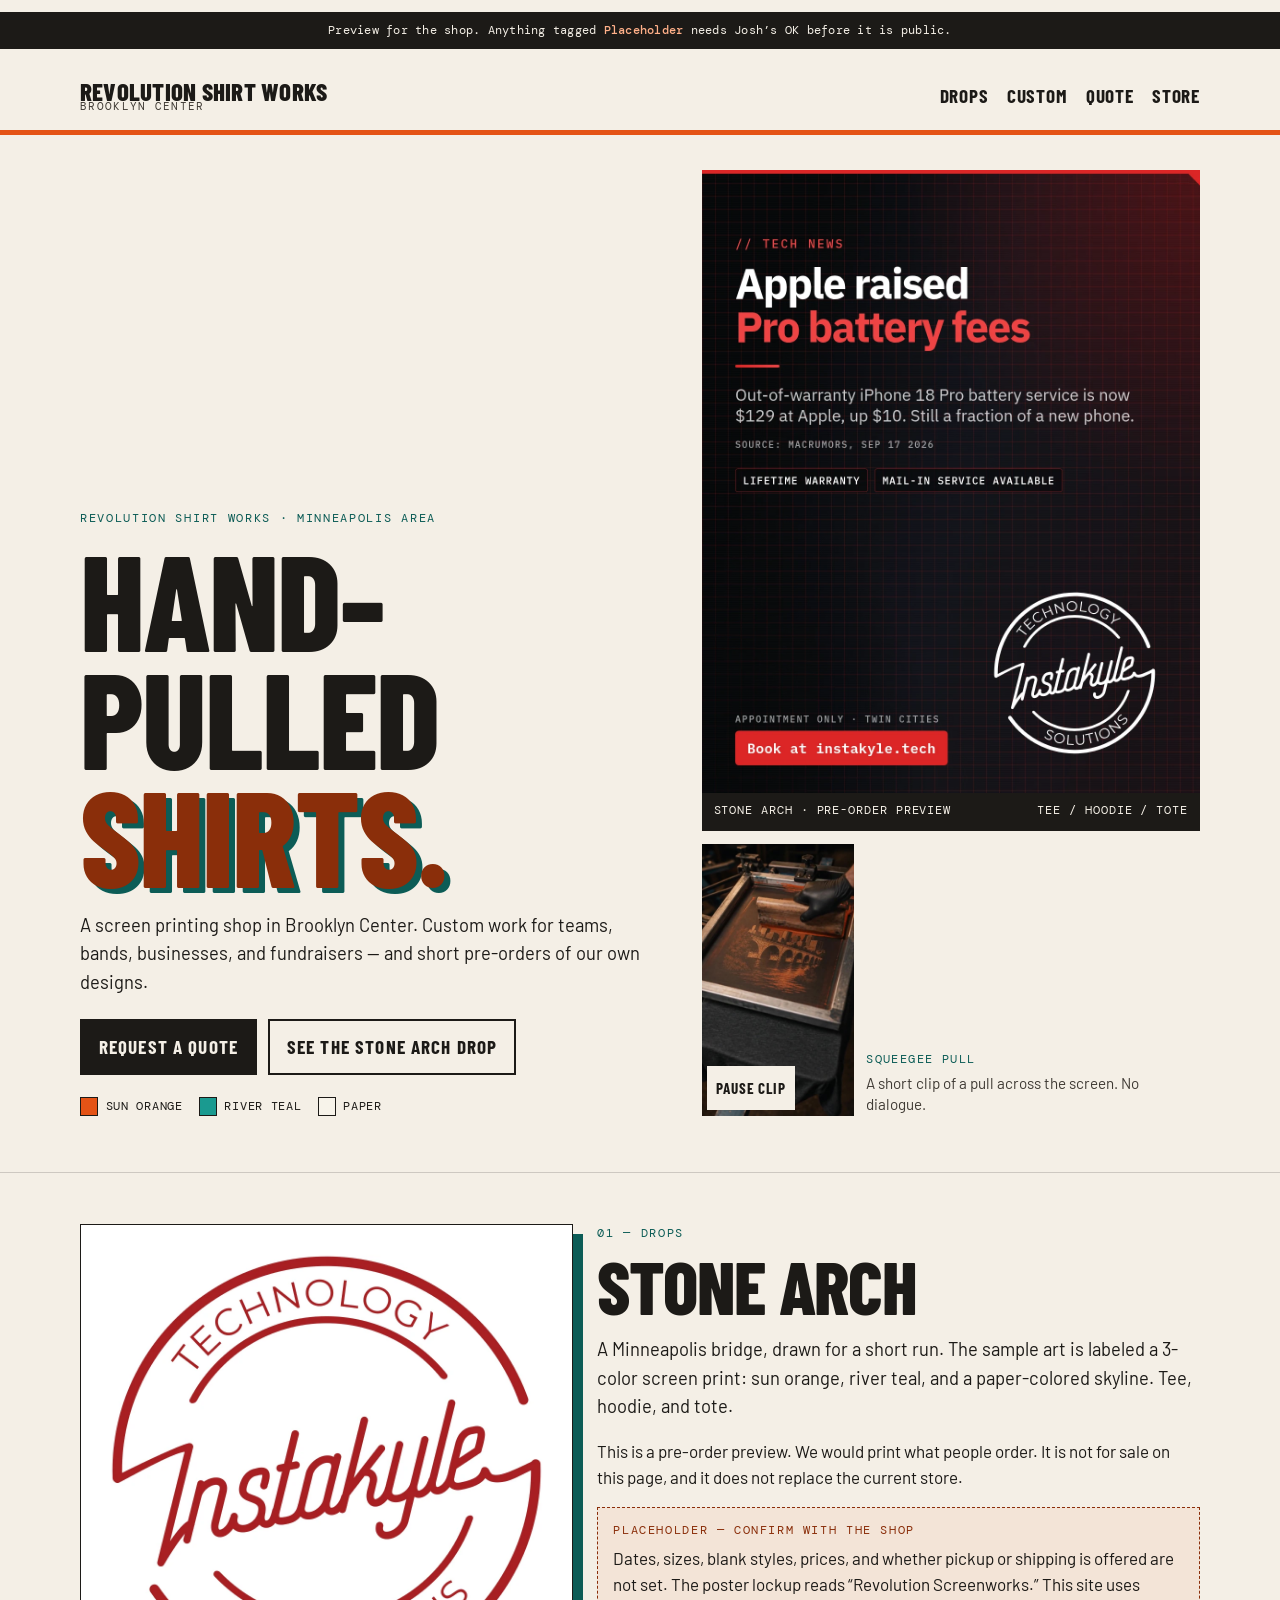
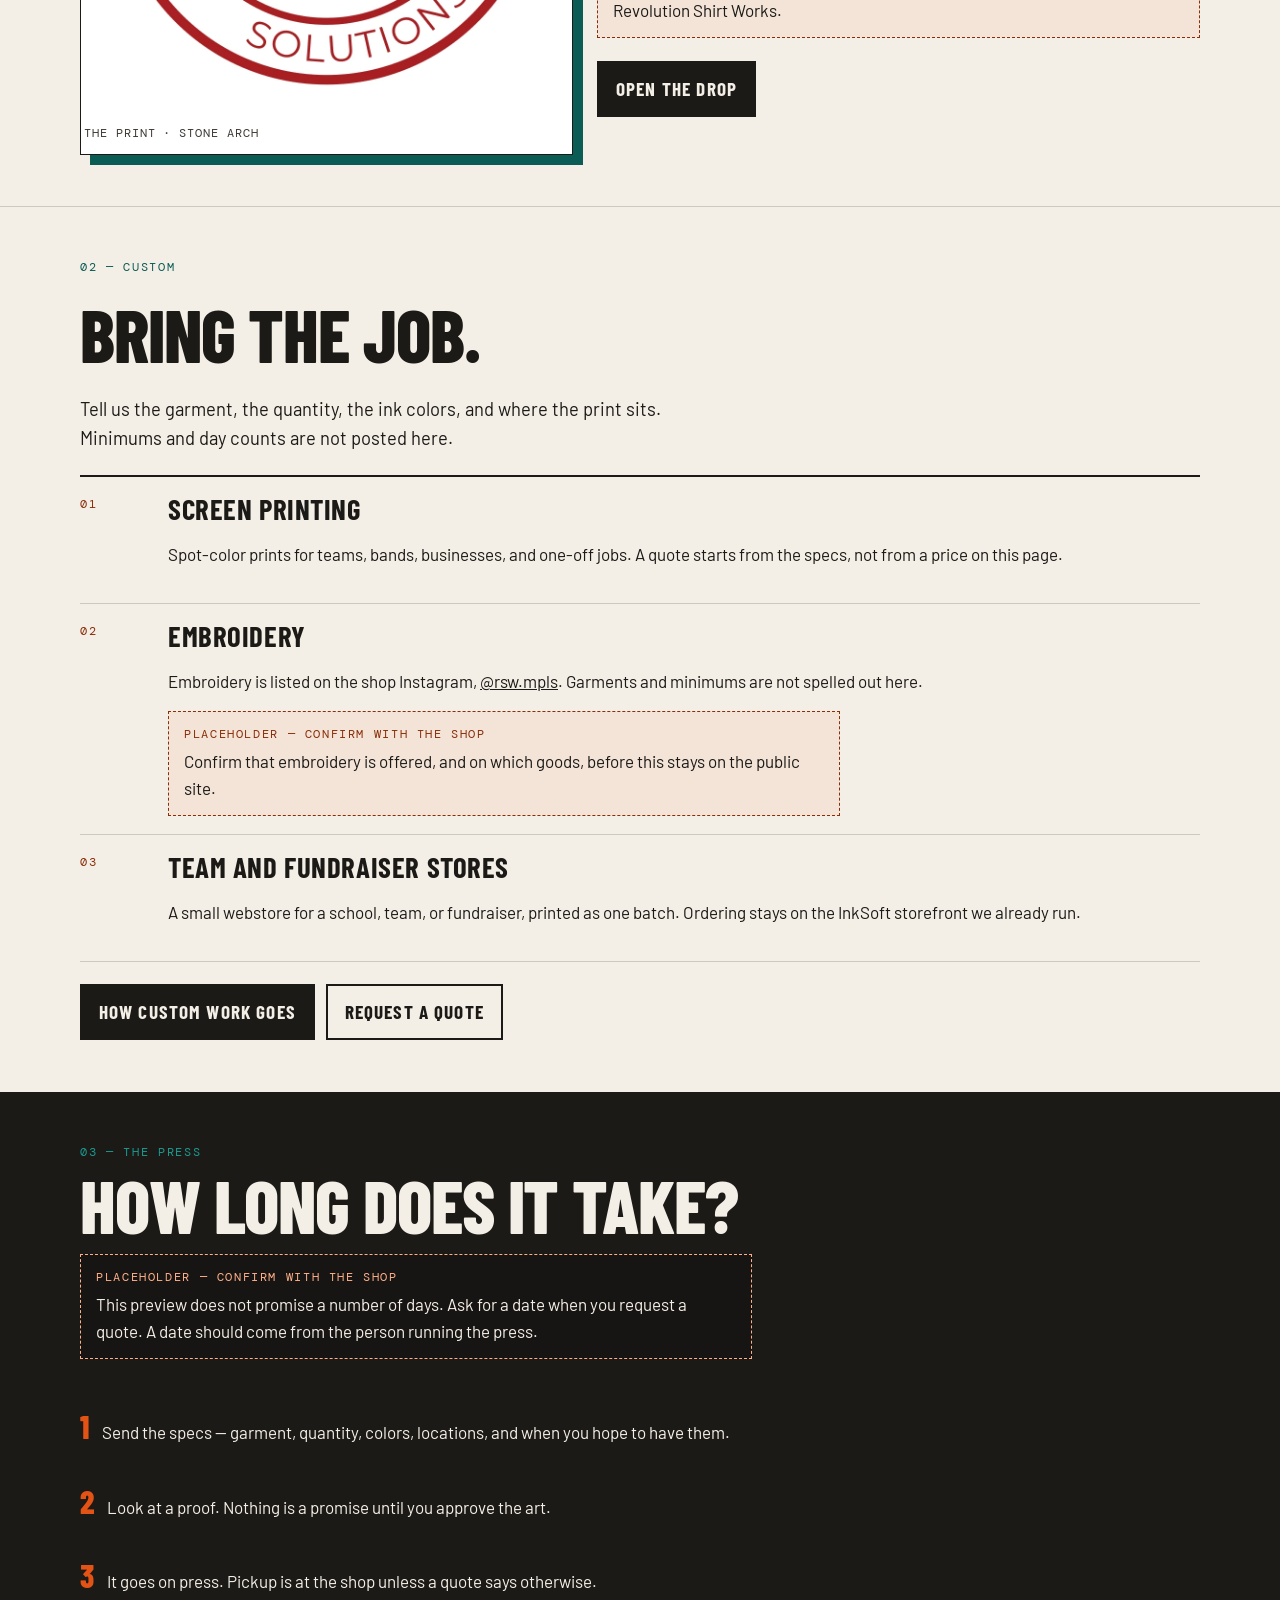
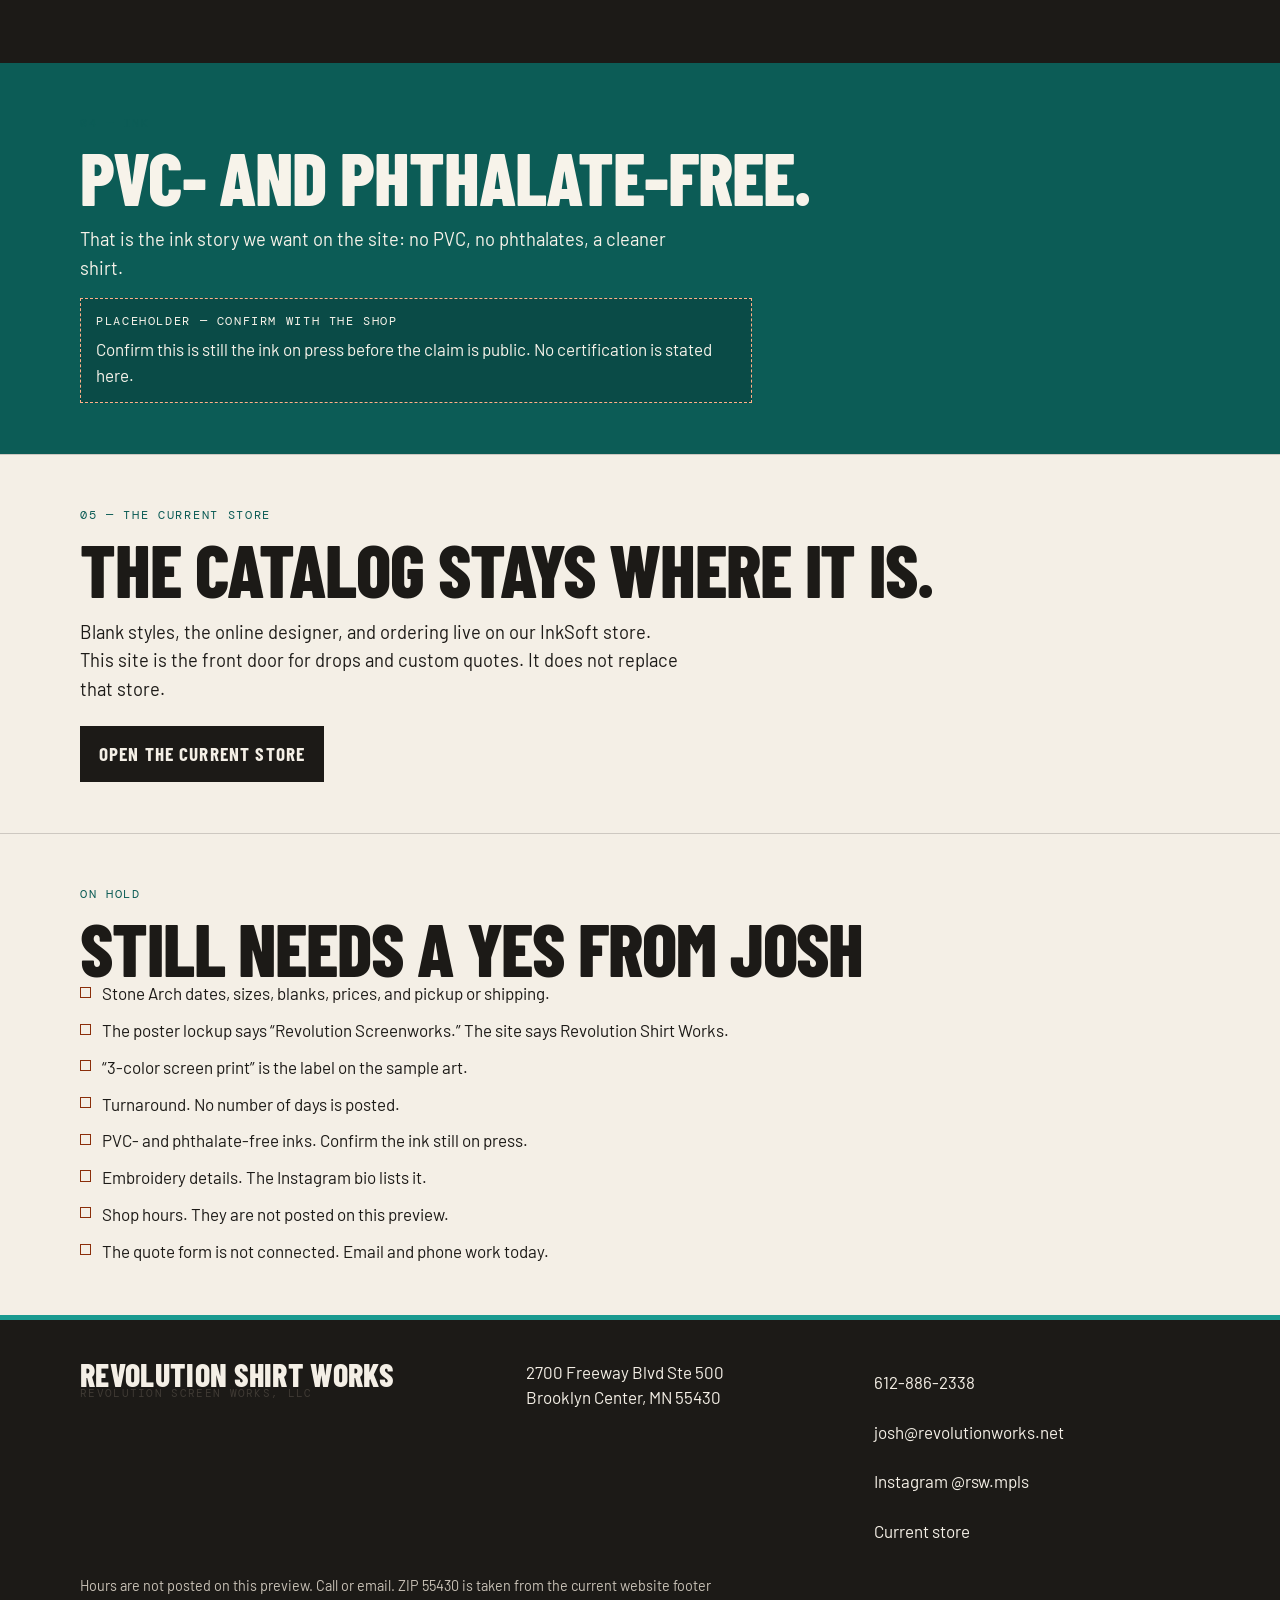
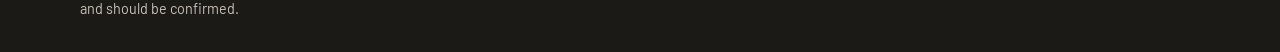
==== index.html @ 0e315d1d "Add a static marketing preview for Revolution Shirt Works. The site introduces limited pre-order dro" ====
<!DOCTYPE html>
<html lang="en">
<head>
  <meta charset="utf-8">
  <meta name="viewport" content="width=device-width, initial-scale=1">
  <!-- PREVIEW: remove the noindex meta when this marketing site is the public site. -->
  <meta name="robots" content="noindex, follow">
  <title>Revolution Shirt Works | Screen printing in Brooklyn Center</title>
  <meta name="description" content="Revolution Shirt Works screen prints in Brooklyn Center, Minnesota. Custom tees and team stores, plus limited pre-order drops of our own designs.">
  <link rel="canonical" href="https://revolutionworks.net/">
  <meta property="og:title" content="Revolution Shirt Works | Screen printing in Brooklyn Center">
  <meta property="og:description" content="Custom screen printing in Brooklyn Center, plus limited pre-order drops of our own designs.">
  <meta property="og:type" content="website">
  <meta property="og:url" content="https://revolutionworks.net/">
  <meta property="og:image" content="https://revolutionworks.net/assets/og.jpg">
  <meta property="og:image:width" content="1080">
  <meta property="og:image:height" content="1350">
  <meta property="og:locale" content="en_US">
  <meta name="twitter:card" content="summary_large_image">
  <meta name="twitter:title" content="Revolution Shirt Works | Screen printing in Brooklyn Center">
  <meta name="twitter:description" content="Custom screen printing in Brooklyn Center, plus limited pre-order drops of our own designs.">
  <meta name="twitter:image" content="https://revolutionworks.net/assets/og.jpg">
  <meta name="theme-color" content="#1c1a17">
  <link rel="icon" href="favicon.svg" type="image/svg+xml">
  <link rel="manifest" href="site.webmanifest">
  <link rel="preload" as="image" href="assets/promo.webp" type="image/webp">
  <link rel="stylesheet" href="css/site.css">
  <script type="application/ld+json">
  {
    "@context": "https://schema.org",
    "@type": "LocalBusiness",
    "name": "Revolution Shirt Works",
    "legalName": "Revolution Screen Works, LLC",
    "url": "https://revolutionworks.net",
    "telephone": "+1-612-886-2338",
    "email": "josh@revolutionworks.net",
    "image": "https://revolutionworks.net/assets/og.jpg",
    "address": {
      "@type": "PostalAddress",
      "streetAddress": "2700 Freeway Blvd Ste 500",
      "addressLocality": "Brooklyn Center",
      "addressRegion": "MN",
      "postalCode": "55430",
      "addressCountry": "US"
    },
    "areaServed": "Minneapolis area",
    "sameAs": [
      "https://www.instagram.com/rsw.mpls/"
    ]
  }
  </script>
</head>
<body>
  <a class="skip" href="#main">Skip to content</a>
  <p class="preview-strip">Preview for the shop. Anything tagged <strong>Placeholder</strong> needs Josh’s OK before it is public.</p>
  <header class="site-header">
    <div class="wrap site-header__inner">
      <a class="wordmark" href="index.html">
        <span class="wordmark__shop">Revolution Shirt Works</span>
        <span class="wordmark__place">Brooklyn Center</span>
      </a>
      <nav class="nav-desktop" aria-label="Primary">
        <a href="drops/">Drops</a>
        <a href="custom/">Custom</a>
        <a href="quote/">Quote</a>
        <a href="https://revolutionworks.net" rel="noopener noreferrer">Store</a>
      </nav>
      <button class="menu-button" type="button" data-menu-open aria-haspopup="dialog" aria-controls="site-menu">Menu</button>
    </div>
  </header>
  <dialog id="site-menu" aria-label="Menu">
    <form method="dialog"><button class="dialog-close" type="submit">Close</button></form>
    <nav aria-label="Mobile">
      <ul class="menu-list">
        <li><a href="drops/">Drops</a></li>
        <li><a href="custom/">Custom</a></li>
        <li><a href="quote/">Quote</a></li>
        <li><a href="https://revolutionworks.net" rel="noopener noreferrer">Store</a></li>
      </ul>
    </nav>
    <p class="menu-phone"><a href="tel:+16128862338">612-886-2338</a></p>
  </dialog>

  <main id="main">
    <section class="hero">
      <div class="wrap hero__grid">
        <div>
          <p class="kicker">Revolution Shirt Works · Minneapolis area</p>
          <h1 class="hero__title">
            <span class="line">Hand-pulled</span>
            <span class="line line--ink">shirts.</span>
          </h1>
          <p class="lede">A screen printing shop in Brooklyn Center. Custom work for teams, bands, businesses, and fundraisers — and short pre-orders of our own designs.</p>
          <div class="actions">
            <a class="btn" href="quote/">Request a quote</a>
            <a class="btn btn--ghost" href="drops/">See the Stone Arch drop</a>
          </div>
          <ul class="swatches" aria-label="Ink colors in the Stone Arch print">
            <li><span class="swatch swatch--orange" aria-hidden="true"></span> Sun orange</li>
            <li><span class="swatch swatch--teal" aria-hidden="true"></span> River teal</li>
            <li><span class="swatch swatch--paper" aria-hidden="true"></span> Paper</li>
          </ul>
        </div>
        <div class="hero__media">
          <figure class="poster">
            <img src="assets/promo.webp" width="1080" height="1350" alt="Folded charcoal tee on a screen-printing press, with a Stone Arch Bridge print, an orange sun, and teal water. Orange and teal ink cans and a squeegee sit beside the shirt. The poster reads Limited Drop and Hand-pulled in Minneapolis." fetchpriority="high">
            <figcaption>
              <span>Stone Arch · pre-order preview</span>
              <span>Tee / hoodie / tote</span>
            </figcaption>
          </figure>
          <figure class="clip">
            <div class="clip__frame">
              <video data-shop-video width="720" height="1288" poster="assets/squeegee-poster.jpg" playsinline muted loop preload="none">
                <source src="assets/squeegee.mp4" type="video/mp4">
              </video>
              <button class="video-toggle" type="button" data-video-toggle aria-pressed="false">Play clip</button>
            </div>
            <figcaption>
              <span>Squeegee pull</span>
              A short clip of a pull across the screen. No dialogue.
            </figcaption>
          </figure>
        </div>
      </div>
    </section>

    <section class="band" id="drops" aria-labelledby="drops-title">
      <div class="wrap split split--media">
        <figure class="film">
          <img src="assets/print.webp" width="1024" height="1024" alt="Illustration of the Minneapolis skyline and Stone Arch Bridge, with an orange halftone sun, cream buildings, teal trees, and orange light on the water." loading="lazy">
          <figcaption>The print · Stone Arch</figcaption>
        </figure>
        <div>
          <p class="kicker">01 — Drops</p>
          <h2 id="drops-title">Stone Arch</h2>
          <p class="lede">A Minneapolis bridge, drawn for a short run. The sample art is labeled a 3-color screen print: sun orange, river teal, and a paper-colored skyline. Tee, hoodie, and tote.</p>
          <p>This is a pre-order preview. We would print what people order. It is not for sale on this page, and it does not replace the current store.</p>
          <div class="hold" role="note">
            <span class="hold__tag">Placeholder — confirm with the shop</span>
            <p>Dates, sizes, blank styles, prices, and whether pickup or shipping is offered are not set. The poster lockup reads “Revolution Screenworks.” This site uses Revolution Shirt Works.</p>
          </div>
          <div class="actions">
            <a class="btn" href="drops/">Open the drop</a>
          </div>
        </div>
      </div>
    </section>

    <section class="band" id="custom" aria-labelledby="custom-title">
      <div class="wrap">
        <div class="section-head">
          <p class="kicker">02 — Custom</p>
          <h2 id="custom-title">Bring the job.</h2>
          <p class="lede">Tell us the garment, the quantity, the ink colors, and where the print sits. Minimums and day counts are not posted here.</p>
        </div>
        <ol class="service-list">
          <li>
            <span class="num">01</span>
            <div>
              <h3>Screen printing</h3>
              <p>Spot-color prints for teams, bands, businesses, and one-off jobs. A quote starts from the specs, not from a price on this page.</p>
            </div>
          </li>
          <li>
            <span class="num">02</span>
            <div>
              <h3>Embroidery</h3>
              <p>Embroidery is listed on the shop Instagram, <a href="https://www.instagram.com/rsw.mpls/" rel="noopener noreferrer">@rsw.mpls</a>. Garments and minimums are not spelled out here.</p>
              <div class="hold" role="note">
                <span class="hold__tag">Placeholder — confirm with the shop</span>
                <p>Confirm that embroidery is offered, and on which goods, before this stays on the public site.</p>
              </div>
            </div>
          </li>
          <li>
            <span class="num">03</span>
            <div>
              <h3>Team and fundraiser stores</h3>
              <p>A small webstore for a school, team, or fundraiser, printed as one batch. Ordering stays on the InkSoft storefront we already run.</p>
            </div>
          </li>
        </ol>
        <div class="actions">
          <a class="btn" href="custom/">How custom work goes</a>
          <a class="btn btn--ghost" href="quote/">Request a quote</a>
        </div>
      </div>
    </section>

    <section class="band band--ink" id="turnaround" aria-labelledby="turn-title">
      <div class="wrap split">
        <div>
          <p class="kicker">03 — The press</p>
          <h2 id="turn-title">How long does it take?</h2>
          <div class="hold" role="note">
            <span class="hold__tag">Placeholder — confirm with the shop</span>
            <p>This preview does not promise a number of days. Ask for a date when you request a quote. A date should come from the person running the press.</p>
          </div>
        </div>
        <ol class="steps">
          <li><span class="num">1</span><p>Send the specs — garment, quantity, colors, locations, and when you hope to have them.</p></li>
          <li><span class="num">2</span><p>Look at a proof. Nothing is a promise until you approve the art.</p></li>
          <li><span class="num">3</span><p>It goes on press. Pickup is at the shop unless a quote says otherwise.</p></li>
        </ol>
      </div>
    </section>

    <section class="band band--teal" id="ink" aria-labelledby="ink-title">
      <div class="wrap">
        <p class="kicker">04 — Ink</p>
        <h2 id="ink-title">PVC- and phthalate-free.</h2>
        <p class="lede">That is the ink story we want on the site: no PVC, no phthalates, a cleaner shirt.</p>
        <div class="hold" role="note">
          <span class="hold__tag">Placeholder — confirm with the shop</span>
          <p>Confirm this is still the ink on press before the claim is public. No certification is stated here.</p>
        </div>
      </div>
    </section>

    <section class="band" aria-labelledby="store-title">
      <div class="wrap">
        <p class="kicker">05 — The current store</p>
        <h2 id="store-title">The catalog stays where it is.</h2>
        <p class="lede">Blank styles, the online designer, and ordering live on our InkSoft store. This site is the front door for drops and custom quotes. It does not replace that store.</p>
        <div class="actions">
          <a class="btn" href="https://revolutionworks.net" rel="noopener noreferrer">Open the current store</a>
        </div>
      </div>
    </section>

    <section class="band" id="confirm" aria-labelledby="confirm-title">
      <div class="wrap">
        <p class="kicker">On hold</p>
        <h2 id="confirm-title">Still needs a yes from Josh</h2>
        <ul class="confirm-list">
          <li>Stone Arch dates, sizes, blanks, prices, and pickup or shipping.</li>
          <li>The poster lockup says “Revolution Screenworks.” The site says Revolution Shirt Works.</li>
          <li>“3-color screen print” is the label on the sample art.</li>
          <li>Turnaround. No number of days is posted.</li>
          <li>PVC- and phthalate-free inks. Confirm the ink still on press.</li>
          <li>Embroidery details. The Instagram bio lists it.</li>
          <li>Shop hours. They are not posted on this preview.</li>
          <li>The quote form is not connected. Email and phone work today.</li>
        </ul>
      </div>
    </section>
  </main>

  <footer class="site-footer">
    <div class="wrap footer-grid">
      <div>
        <a class="wordmark" href="index.html">
          <span class="wordmark__shop">Revolution Shirt Works</span>
          <span class="wordmark__place">Revolution Screen Works, LLC</span>
        </a>
      </div>
      <address>
        2700 Freeway Blvd Ste 500<br>
        Brooklyn Center, MN 55430
      </address>
      <ul class="footer-links">
        <li><a href="tel:+16128862338">612-886-2338</a></li>
        <li><a href="mailto:josh@revolutionworks.net">josh@revolutionworks.net</a></li>
        <li><a href="https://www.instagram.com/rsw.mpls/" rel="noopener noreferrer">Instagram @rsw.mpls</a></li>
        <li><a href="https://revolutionworks.net" rel="noopener noreferrer">Current store</a></li>
      </ul>
    </div>
    <div class="wrap">
      <p class="legal">Hours are not posted on this preview. Call or email. ZIP 55430 is taken from the current website footer and should be confirmed.</p>
    </div>
  </footer>
  <script src="js/site.js"></script>
</body>
</html>
---- css/site.css ----
@import "fonts.css";

:root {
  --paper: #f4efe6;
  --paper-deep: #e7dcc8;
  --ink: #1c1a17;
  --ink-soft: #3f3a34;
  --orange: #e45316;
  --orange-deep: #8a2e0a;
  --teal: #0c5c56;
  --teal-bright: #1a9a90;
  --cream: #f7f3ea;
  --line: rgba(28, 26, 23, 0.18);
  --display: "Barlow Condensed", "Arial Narrow", Impact, sans-serif;
  --sans: "Barlow", "Avenir Next", "Segoe UI", sans-serif;
  --mono: "DM Mono", ui-monospace, "SFMono-Regular", Menlo, monospace;
  --wrap: 1120px;
  --pad: clamp(1rem, 4vw, 2.25rem);
  color-scheme: light;
}

*,
*::before,
*::after {
  box-sizing: border-box;
}

html {
  scroll-behavior: smooth;
}

body {
  margin: 0;
  overflow-x: clip;
  background: var(--paper);
  color: var(--ink);
  font-family: var(--sans);
  font-size: 1.0625rem;
  line-height: 1.55;
  text-rendering: optimizeLegibility;
}

img,
video {
  max-width: 100%;
  height: auto;
}

a {
  color: inherit;
}

a:hover {
  color: var(--orange-deep);
}

:focus-visible {
  outline: 3px solid var(--teal);
  outline-offset: 3px;
}

[hidden] {
  display: none !important;
}

.skip {
  position: absolute;
  left: 0.75rem;
  top: 0.75rem;
  z-index: 20;
  transform: translateY(-160%);
  background: var(--ink);
  color: var(--paper);
  padding: 0.65rem 0.85rem;
  text-decoration: none;
  font-family: var(--display);
  font-weight: 700;
  letter-spacing: 0.06em;
  text-transform: uppercase;
}

.skip:focus {
  transform: none;
}

.visually-hidden {
  position: absolute;
  width: 1px;
  height: 1px;
  padding: 0;
  margin: -1px;
  overflow: hidden;
  clip: rect(0, 0, 0, 0);
  white-space: nowrap;
  border: 0;
}

.preview-strip {
  background: var(--ink);
  color: var(--paper);
  font-family: var(--mono);
  font-size: 0.78rem;
  letter-spacing: 0.02em;
  padding: 0.55rem var(--pad);
  text-align: center;
}

.preview-strip strong {
  color: #ffb089;
  font-weight: 500;
}

.wrap {
  width: min(var(--wrap), calc(100% - (var(--pad) * 2)));
  margin-inline: auto;
}

.site-header {
  border-bottom: 5px solid var(--orange);
  background: var(--paper);
  position: sticky;
  top: 0;
  z-index: 5;
}

.site-header__inner {
  display: flex;
  align-items: center;
  justify-content: space-between;
  gap: 1rem;
  min-height: 4.25rem;
}

.wordmark {
  display: flex;
  flex-direction: column;
  text-decoration: none;
  color: var(--ink);
  line-height: 0.9;
}

.wordmark:hover {
  color: var(--ink);
}

.wordmark__shop {
  font-family: var(--display);
  font-weight: 800;
  font-size: 1.55rem;
  letter-spacing: 0.01em;
  text-transform: uppercase;
}

.wordmark__place {
  font-family: var(--mono);
  font-size: 0.68rem;
  letter-spacing: 0.12em;
  text-transform: uppercase;
  color: var(--ink-soft);
}

.nav-desktop {
  display: none;
  align-items: center;
  gap: 0.25rem 1.15rem;
}

.nav-desktop a {
  font-family: var(--display);
  font-weight: 700;
  font-size: 1.2rem;
  letter-spacing: 0.04em;
  text-transform: uppercase;
  text-decoration: none;
}

.nav-desktop a[aria-current="page"] {
  box-shadow: inset 0 -3px 0 var(--orange);
}

.menu-button,
.btn,
.video-toggle,
.dialog-close {
  font-family: var(--display);
  font-weight: 700;
  letter-spacing: 0.06em;
  text-transform: uppercase;
  cursor: pointer;
}

.menu-button,
.dialog-close {
  min-height: 48px;
  min-width: 48px;
  border: 2px solid var(--ink);
  background: transparent;
  color: var(--ink);
  padding: 0.4rem 0.8rem;
}

#site-menu {
  border: 0;
  padding: 1.25rem 1.25rem 2rem;
  margin: 0 0 0 auto;
  width: min(100%, 22rem);
  height: 100%;
  max-height: none;
  max-width: 100%;
  background: var(--ink);
  color: var(--paper);
}

#site-menu::backdrop {
  background: rgba(28, 26, 23, 0.5);
}

#site-menu a {
  color: var(--paper);
  text-decoration: none;
}

#site-menu a:hover {
  color: #ffb089;
}

.dialog-close {
  border-color: var(--paper);
  color: var(--paper);
  margin-bottom: 1.5rem;
}

.menu-list {
  list-style: none;
  margin: 0;
  padding: 0;
  display: grid;
  gap: 0.35rem;
}

.menu-list a {
  display: flex;
  align-items: center;
  min-height: 48px;
  font-family: var(--display);
  font-weight: 700;
  font-size: 2rem;
  letter-spacing: 0.03em;
  text-transform: uppercase;
}

.menu-phone {
  margin-top: 1.5rem;
  font-family: var(--mono);
  font-size: 0.9rem;
}

.hero {
  padding: 1.5rem 0 2.5rem;
}

.kicker {
  font-family: var(--mono);
  font-size: 0.75rem;
  letter-spacing: 0.14em;
  text-transform: uppercase;
  color: var(--teal);
  margin: 0 0 0.75rem;
}

h1,
h2,
.h-display {
  font-family: var(--display);
  font-weight: 800;
  letter-spacing: -0.015em;
  line-height: 0.88;
  text-transform: uppercase;
  text-wrap: balance;
  margin: 0;
}

h1 {
  font-size: clamp(3.2rem, 15vw, 8.4rem);
}

section[id],
header[id] {
  scroll-margin-top: 5.5rem;
}

h2 {
  font-size: clamp(2.6rem, 8vw, 4.6rem);
}

h3 {
  font-family: var(--display);
  font-weight: 700;
  font-size: 1.8rem;
  letter-spacing: 0.02em;
  text-transform: uppercase;
  line-height: 1;
  margin: 0 0 0.35rem;
}

.lede {
  font-size: 1.15rem;
  max-width: 38rem;
  margin: 1rem 0 0;
}

.hero__title .line {
  display: block;
}

.hero__title .line--ink {
  color: var(--orange-deep);
  position: relative;
  width: max-content;
  max-width: 100%;
}

.hero__title .line--ink::before {
  content: "Shirts.";
  position: absolute;
  left: 0.045em;
  top: 0.035em;
  color: var(--teal);
  z-index: -1;
}

.actions {
  display: flex;
  flex-wrap: wrap;
  gap: 0.7rem;
  margin-top: 1.4rem;
}

.btn {
  display: inline-flex;
  align-items: center;
  justify-content: center;
  min-height: 48px;
  padding: 0.7rem 1.05rem;
  background: var(--ink);
  color: var(--paper);
  text-decoration: none;
  border: 2px solid var(--ink);
  font-size: 1.2rem;
}

.btn:hover {
  background: var(--orange-deep);
  border-color: var(--orange-deep);
  color: var(--paper);
}

.btn--ghost {
  background: transparent;
  color: var(--ink);
}

.btn--ghost:hover {
  background: var(--ink);
  color: var(--paper);
}

.band--ink .actions .btn,
.band--teal .actions .btn {
  background: var(--paper);
  color: var(--ink);
  border-color: var(--paper);
}

.band--ink .actions .btn:hover,
.band--teal .actions .btn:hover {
  background: var(--orange);
  border-color: var(--orange);
  color: var(--ink);
}

.band--ink .actions .btn--ghost,
.band--teal .actions .btn--ghost {
  background: transparent;
  color: var(--cream);
  border-color: var(--cream);
}

.band--ink .actions .btn--ghost:hover,
.band--teal .actions .btn--ghost:hover {
  background: var(--cream);
  color: var(--ink);
}

.swatches {
  display: flex;
  flex-wrap: wrap;
  gap: 0.55rem 1rem;
  list-style: none;
  padding: 0;
  margin: 1.4rem 0 0;
}

.swatches li {
  display: flex;
  align-items: center;
  gap: 0.45rem;
  font-family: var(--mono);
  font-size: 0.75rem;
  letter-spacing: 0.06em;
  text-transform: uppercase;
}

.swatch {
  width: 1.15rem;
  height: 1.15rem;
  border: 1px solid var(--ink);
  display: inline-block;
}

.swatch--orange { background: var(--orange); }
.swatch--teal { background: var(--teal-bright); }
.swatch--paper { background: var(--cream); }

.hero__grid {
  display: grid;
  gap: 1.75rem;
}

.poster {
  margin: 0;
  background: var(--ink);
  color: var(--paper);
}

.poster img,
.film img {
  display: block;
  width: 100%;
  height: auto;
}

.poster figcaption,
.film figcaption,
.clip figcaption {
  display: flex;
  justify-content: space-between;
  gap: 0.75rem;
  flex-wrap: wrap;
  padding: 0.55rem 0.75rem 0.7rem;
  font-family: var(--mono);
  font-size: 0.72rem;
  letter-spacing: 0.08em;
  text-transform: uppercase;
}

.clip {
  margin: 0.8rem 0 0;
  display: grid;
  grid-template-columns: 7.5rem 1fr;
  gap: 0.8rem;
  align-items: end;
}

.clip--beside {
  margin: 0;
}

.clip__frame {
  position: relative;
  background: var(--ink);
}

.clip video {
  display: block;
  width: 100%;
  height: auto;
}

.video-toggle {
  position: absolute;
  left: 0.35rem;
  bottom: 0.35rem;
  min-height: 44px;
  padding: 0.35rem 0.55rem;
  border: 0;
  background: var(--paper);
  color: var(--ink);
  font-size: 0.95rem;
}

.clip figcaption {
  padding: 0;
  display: block;
  color: var(--ink-soft);
  text-transform: none;
  letter-spacing: 0;
  font-family: var(--sans);
  font-size: 0.95rem;
  line-height: 1.4;
}

.clip figcaption span {
  display: block;
  font-family: var(--mono);
  font-size: 0.72rem;
  letter-spacing: 0.12em;
  text-transform: uppercase;
  color: var(--teal);
  margin-bottom: 0.3rem;
}

.band {
  padding: 3.2rem 0;
  border-top: 1px solid var(--line);
}

.band--ink {
  background: var(--ink);
  color: var(--paper);
  border-top: 0;
}

.band--ink a {
  color: var(--paper);
}

.band--ink .kicker {
  color: var(--teal-bright);
}

.band--teal {
  background: var(--teal);
  color: var(--cream);
  border-top: 0;
}

.band--teal a {
  color: var(--cream);
}

.split {
  display: grid;
  gap: 1.5rem;
}

.section-head {
  display: grid;
  gap: 0.8rem;
  margin-bottom: 1.4rem;
}

.hold {
  display: grid;
  gap: 0.3rem;
  margin: 1rem 0 0;
  padding: 0.85rem 0.95rem;
  border: 1.5px dashed var(--orange-deep);
  background: rgba(228, 83, 22, 0.07);
  max-width: 42rem;
}

.band--ink .hold,
.band--teal .hold {
  border-color: #ffb089;
  background: rgba(0, 0, 0, 0.18);
  color: inherit;
}

.hold__tag {
  font-family: var(--mono);
  font-size: 0.72rem;
  letter-spacing: 0.14em;
  text-transform: uppercase;
  color: var(--orange-deep);
}

.band--ink .hold__tag {
  color: #ffb089;
}

.band--teal .hold__tag {
  color: var(--cream);
}

.hold p {
  margin: 0;
}

.service-list,
.steps,
.confirm-list,
.pieces {
  list-style: none;
  margin: 0;
  padding: 0;
}

.service-list {
  display: grid;
  gap: 0;
  border-top: 2px solid var(--ink);
}

.service-list li {
  display: grid;
  gap: 0.35rem;
  padding: 1.15rem 0;
  border-bottom: 1px solid var(--line);
}

.service-list .num {
  font-family: var(--mono);
  font-size: 0.75rem;
  letter-spacing: 0.14em;
  color: var(--orange-deep);
}

.steps {
  display: grid;
  gap: 0.9rem;
  margin-top: 1.2rem;
}

.steps li {
  display: grid;
  grid-template-columns: auto 1fr;
  gap: 0.8rem;
  align-items: baseline;
}

.steps .num {
  font-family: var(--display);
  font-weight: 800;
  font-size: 2rem;
  line-height: 1;
  color: var(--orange);
}

.film {
  margin: 0;
  background: #fff;
  border: 1px solid var(--ink);
  box-shadow: 10px 10px 0 var(--teal);
}

.film figcaption {
  color: var(--ink-soft);
  padding-inline: 0.2rem;
}

.pieces {
  display: grid;
  gap: 0;
  border-top: 2px solid currentColor;
  margin-top: 1.4rem;
}

.pieces li {
  display: grid;
  gap: 0.25rem;
  padding: 1rem 0;
  border-bottom: 1px solid var(--line);
}

.band--ink .pieces {
  border-top-color: rgba(247, 243, 234, 0.4);
}

.band--ink .pieces li {
  border-bottom-color: rgba(247, 243, 234, 0.18);
}

.meta {
  font-family: var(--mono);
  font-size: 0.75rem;
  letter-spacing: 0.08em;
  text-transform: uppercase;
  color: var(--ink-soft);
}

.band--ink .meta {
  color: #c8c1b6;
}

.confirm-list {
  display: grid;
  gap: 0.65rem;
}

.confirm-list li {
  padding-left: 1.4rem;
  position: relative;
}

.confirm-list li::before {
  content: "";
  width: 0.7rem;
  height: 0.7rem;
  border: 1.5px solid var(--orange-deep);
  position: absolute;
  left: 0;
  top: 0.4rem;
}

.site-footer {
  background: var(--ink);
  color: var(--paper);
  padding: 2.5rem 0 2rem;
  border-top: 5px solid var(--teal-bright);
}

.site-footer a {
  color: var(--paper);
  text-decoration: none;
}

.site-footer a:hover {
  color: #ffb089;
}

.footer-grid {
  display: grid;
  gap: 1.4rem;
}

.site-footer .wordmark__shop {
  font-size: 2rem;
}

.site-footer address {
  font-style: normal;
  line-height: 1.45;
}

.footer-links {
  list-style: none;
  margin: 0;
  padding: 0;
  display: grid;
  gap: 0.35rem;
}

.footer-links a {
  display: inline-flex;
  min-height: 44px;
  align-items: center;
}

.legal {
  margin: 1.4rem 0 0;
  color: #c8c1b6;
  font-size: 0.9rem;
  max-width: 40rem;
}

.page-hero {
  padding: 2rem 0 1rem;
}

.page-hero h1 {
  font-size: clamp(3.4rem, 12vw, 6.4rem);
}

.gallery {
  display: grid;
  gap: 1.25rem;
}

.ticket {
  margin-top: 1.5rem;
  padding: 1.1rem 1rem 1.2rem;
  background: var(--cream);
  border: 2px solid var(--ink);
  box-shadow: 8px 8px 0 var(--ink);
}

.ticket__head {
  display: flex;
  justify-content: space-between;
  gap: 1rem;
  align-items: baseline;
  border-bottom: 1px solid var(--ink);
  padding-bottom: 0.7rem;
  margin-bottom: 1rem;
}

.ticket__head p {
  margin: 0;
  font-family: var(--mono);
  font-size: 0.75rem;
  letter-spacing: 0.12em;
  text-transform: uppercase;
}

.fields {
  display: grid;
  gap: 0.9rem;
}

label {
  display: grid;
  gap: 0.35rem;
  font-family: var(--display);
  font-weight: 700;
  letter-spacing: 0.04em;
  text-transform: uppercase;
  font-size: 1.05rem;
}

.hint {
  font-family: var(--sans);
  font-weight: 400;
  letter-spacing: 0;
  text-transform: none;
  color: var(--ink-soft);
  font-size: 0.92rem;
}

input,
select,
textarea {
  font: 1rem/1.4 var(--sans);
  color: var(--ink);
  background: #fff;
  border: 1.5px solid var(--ink);
  border-radius: 0;
  padding: 0.7rem 0.75rem;
  width: 100%;
  min-height: 48px;
}

textarea {
  min-height: 8.5rem;
  resize: vertical;
}

.checks {
  display: grid;
  gap: 0.15rem;
  border: 0;
  margin: 0;
  padding: 0;
}

.checks legend {
  font-family: var(--display);
  font-weight: 700;
  letter-spacing: 0.04em;
  text-transform: uppercase;
  font-size: 1.05rem;
  margin-bottom: 0.35rem;
}

.check {
  display: flex;
  align-items: center;
  gap: 0.7rem;
  min-height: 48px;
  font-family: var(--sans);
  font-weight: 500;
  letter-spacing: 0;
  text-transform: none;
  font-size: 1rem;
}

.check input {
  width: 1.2rem;
  height: 1.2rem;
  min-height: 0;
  accent-color: var(--orange-deep);
}

.hp {
  position: absolute;
  left: -9999px;
  height: 0;
  overflow: hidden;
}

.status {
  margin: 1rem 0 0;
  padding: 0.9rem 1rem;
  background: var(--ink);
  color: var(--paper);
}

.pair {
  display: grid;
  gap: 0.9rem;
}

@media (min-width: 720px) {
  .pair {
    grid-template-columns: 1fr 1fr;
  }

  .service-list li {
    grid-template-columns: 4.5rem 1fr;
    gap: 1rem;
    align-items: start;
  }

  .split--media {
    grid-template-columns: 0.9fr 1.1fr;
    align-items: start;
  }

  .footer-grid {
    grid-template-columns: 1.3fr 1fr 1fr;
    align-items: start;
  }

  .clip {
    grid-template-columns: 9.5rem 1fr;
  }
}

@media (min-width: 960px) {
  .menu-button {
    display: none;
  }

  .nav-desktop {
    display: flex;
  }

  .hero__grid {
    grid-template-columns: minmax(0, 1.05fr) minmax(280px, 0.9fr);
    align-items: end;
    gap: 2.5rem;
  }

  .hero {
    padding-top: 2.2rem;
    padding-bottom: 3.5rem;
  }

  .gallery--two {
    grid-template-columns: 0.82fr 1.18fr;
    align-items: start;
  }

  .pieces {
    grid-template-columns: repeat(3, 1fr);
    border-top: 0;
    gap: 1.25rem;
  }

  .pieces li {
    border-top: 2px solid currentColor;
    border-bottom: 0;
    padding-right: 1rem;
  }
}

@media (prefers-reduced-motion: reduce) {
  html {
    scroll-behavior: auto;
  }

  .hero__title .line--ink::before {
    content: none;
  }
}
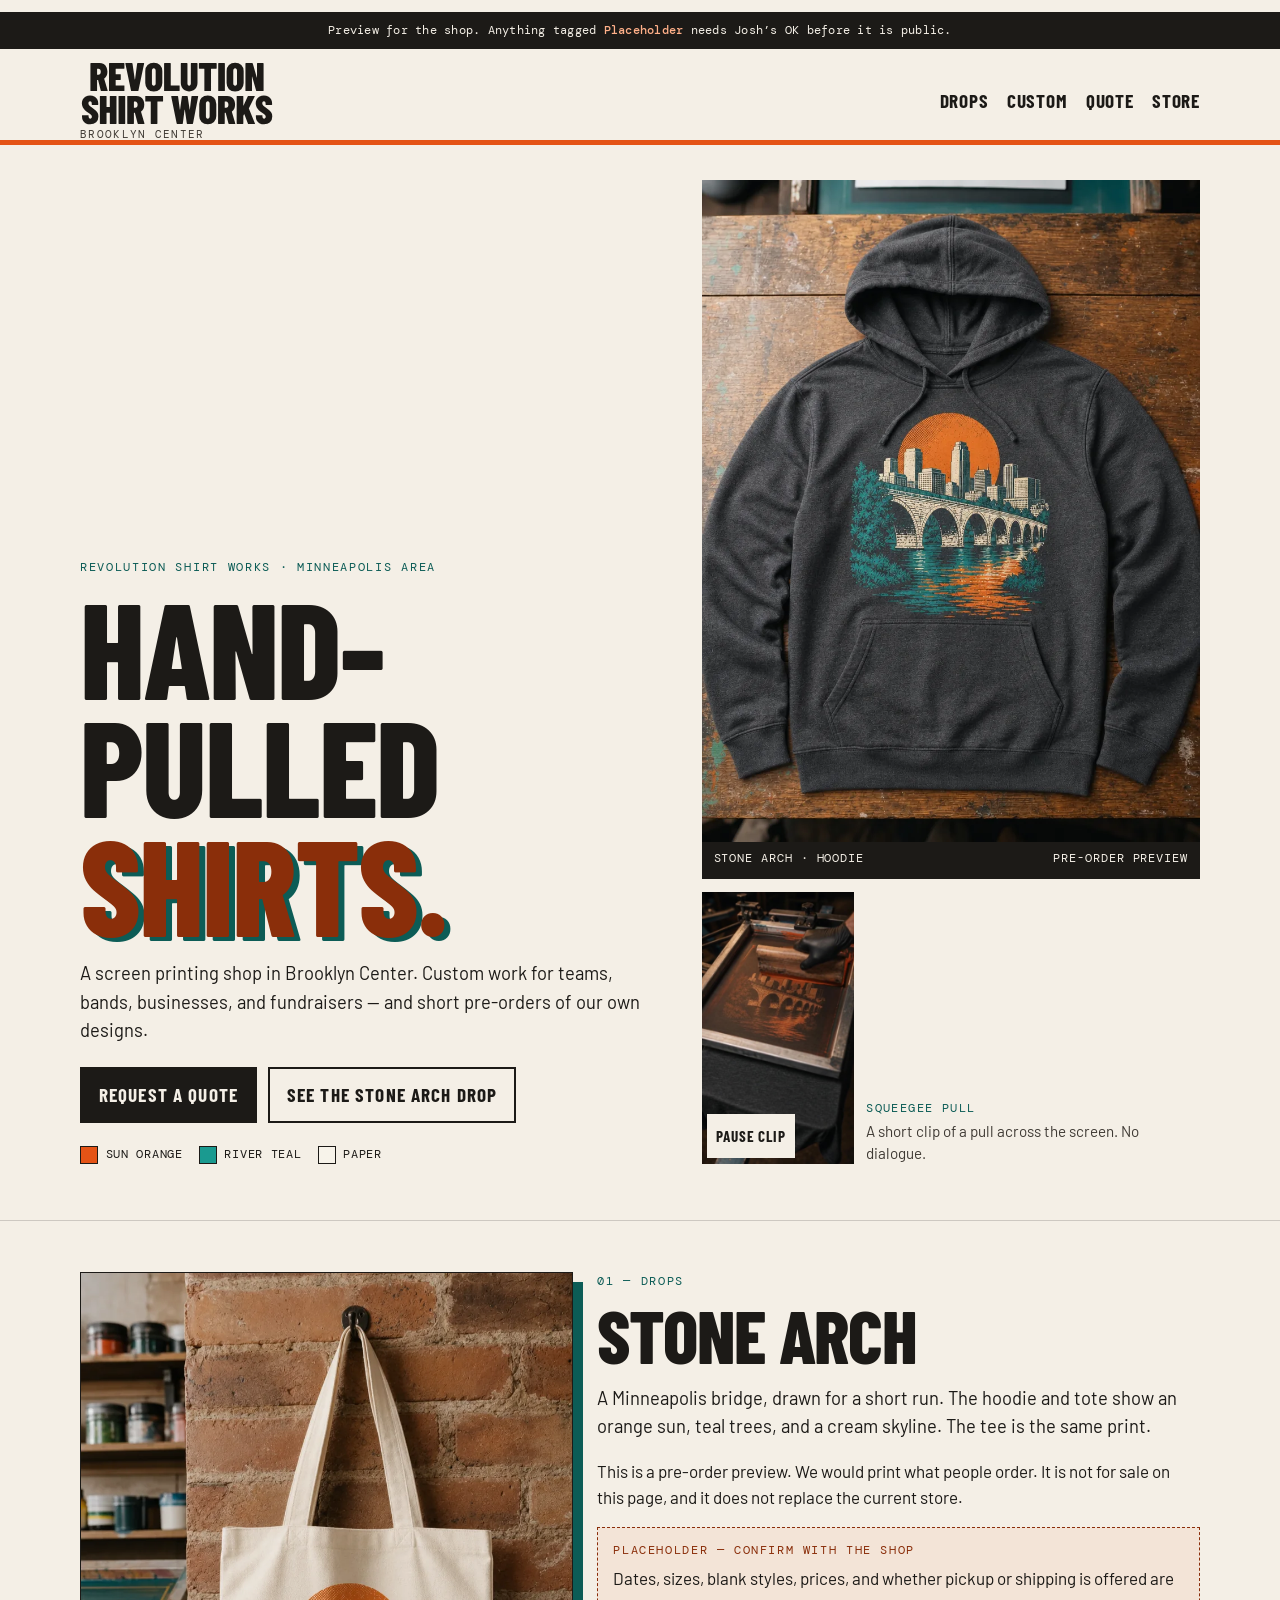
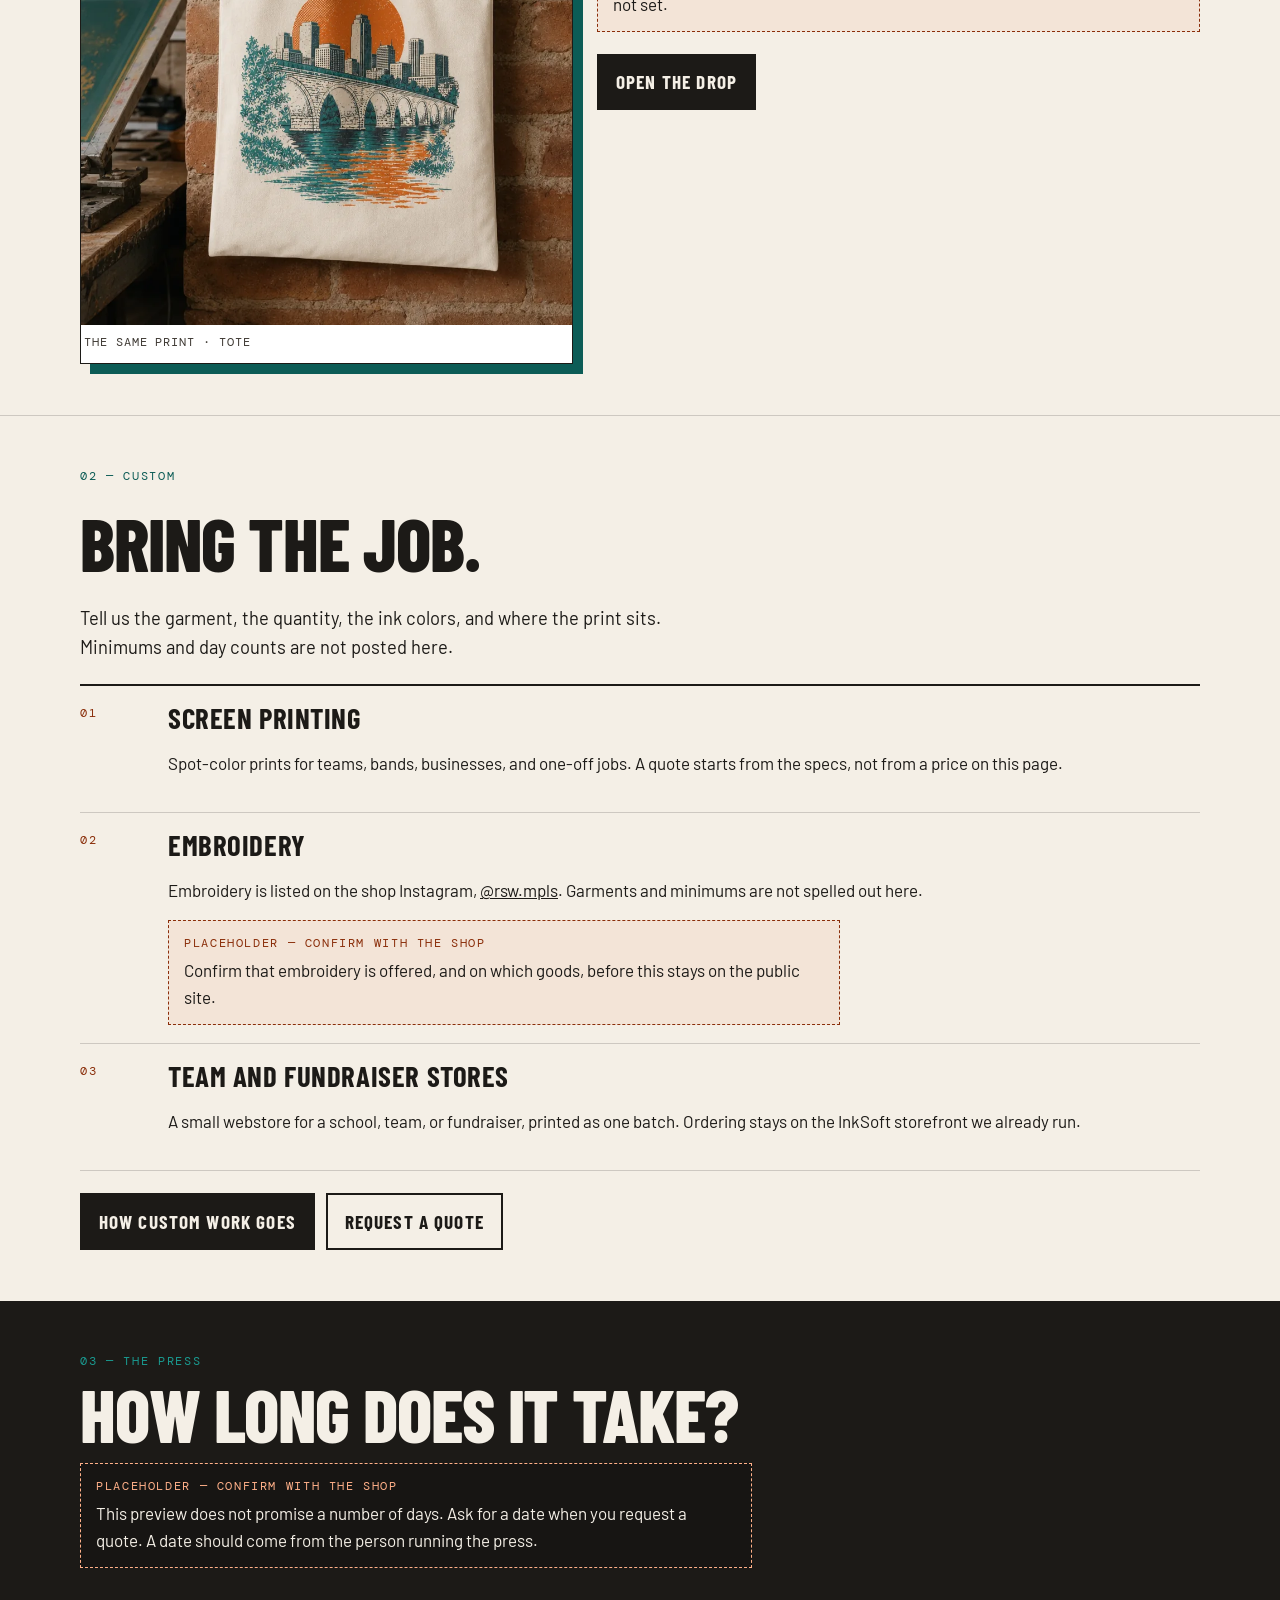
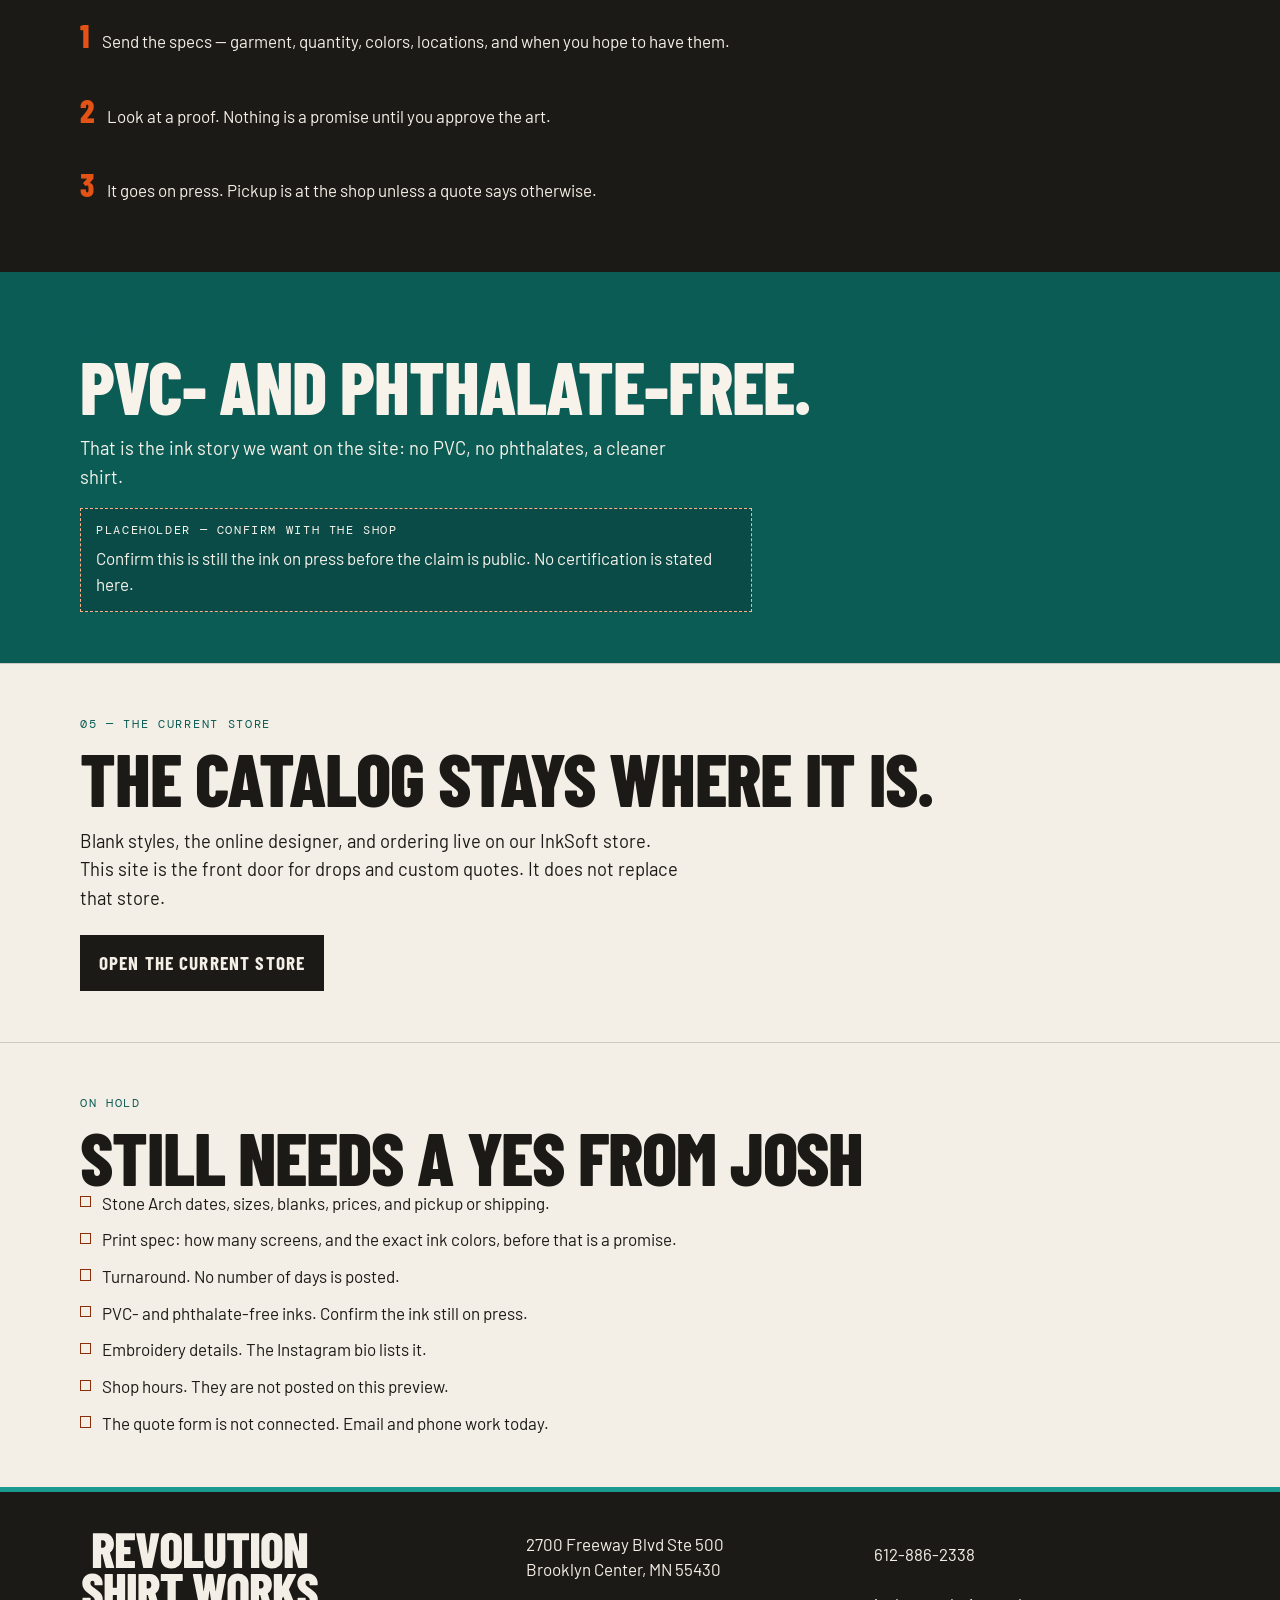
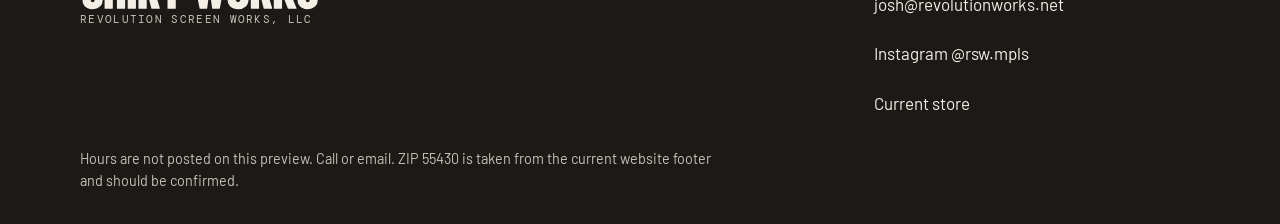
==== commit c9ccd752: "Replace Instakyle graphics with a Shirt Works wordmark. Remove the repair-shop poster, print, and gl" ====
--- a/index.html
+++ b/index.html
@@ -13,8 +13,9 @@
   <meta property="og:type" content="website">
   <meta property="og:url" content="https://revolutionworks.net/">
   <meta property="og:image" content="https://revolutionworks.net/assets/og.jpg">
-  <meta property="og:image:width" content="1080">
-  <meta property="og:image:height" content="1350">
+  <meta property="og:image:alt" content="Revolution Shirt Works wordmark. Screen printing in Brooklyn Center.">
+  <meta property="og:image:width" content="1200">
+  <meta property="og:image:height" content="630">
   <meta property="og:locale" content="en_US">
   <meta name="twitter:card" content="summary_large_image">
   <meta name="twitter:title" content="Revolution Shirt Works | Screen printing in Brooklyn Center">
@@ -23,7 +24,7 @@
   <meta name="theme-color" content="#1c1a17">
   <link rel="icon" href="favicon.svg" type="image/svg+xml">
   <link rel="manifest" href="site.webmanifest">
-  <link rel="preload" as="image" href="assets/promo.webp" type="image/webp">
+  <link rel="preload" as="image" href="assets/hoodie.webp" type="image/webp">
   <link rel="stylesheet" href="css/site.css">
   <script type="application/ld+json">
   {
@@ -56,7 +57,8 @@
   <header class="site-header">
     <div class="wrap site-header__inner">
       <a class="wordmark" href="index.html">
-        <span class="wordmark__shop">Revolution Shirt Works</span>
+        <span class="wordmark__mark" aria-hidden="true"></span>
+        <span class="visually-hidden">Revolution Shirt Works</span>
         <span class="wordmark__place">Brooklyn Center</span>
       </a>
       <nav class="nav-desktop" aria-label="Primary">
@@ -103,10 +105,10 @@
         </div>
         <div class="hero__media">
           <figure class="poster">
-            <img src="assets/promo.webp" width="1080" height="1350" alt="Folded charcoal tee on a screen-printing press, with a Stone Arch Bridge print, an orange sun, and teal water. Orange and teal ink cans and a squeegee sit beside the shirt. The poster reads Limited Drop and Hand-pulled in Minneapolis." fetchpriority="high">
+            <img src="assets/hoodie.webp" width="880" height="1168" alt="Dark heather hoodie on a wood table, printed with the Stone Arch design: an orange halftone sun, a cream Minneapolis skyline and bridge, teal trees, and teal and orange water." fetchpriority="high">
             <figcaption>
-              <span>Stone Arch · pre-order preview</span>
-              <span>Tee / hoodie / tote</span>
+              <span>Stone Arch · hoodie</span>
+              <span>Pre-order preview</span>
             </figcaption>
           </figure>
           <figure class="clip">
@@ -128,17 +130,17 @@
     <section class="band" id="drops" aria-labelledby="drops-title">
       <div class="wrap split split--media">
         <figure class="film">
-          <img src="assets/print.webp" width="1024" height="1024" alt="Illustration of the Minneapolis skyline and Stone Arch Bridge, with an orange halftone sun, cream buildings, teal trees, and orange light on the water." loading="lazy">
-          <figcaption>The print · Stone Arch</figcaption>
+          <img src="assets/tote.webp" width="880" height="1168" alt="Natural canvas tote against a brick wall, printed with the same Stone Arch design: orange sun, cream skyline and bridge, and teal trees." loading="lazy">
+          <figcaption>The same print · tote</figcaption>
         </figure>
         <div>
           <p class="kicker">01 — Drops</p>
           <h2 id="drops-title">Stone Arch</h2>
-          <p class="lede">A Minneapolis bridge, drawn for a short run. The sample art is labeled a 3-color screen print: sun orange, river teal, and a paper-colored skyline. Tee, hoodie, and tote.</p>
+          <p class="lede">A Minneapolis bridge, drawn for a short run. The hoodie and tote show an orange sun, teal trees, and a cream skyline. The tee is the same print.</p>
           <p>This is a pre-order preview. We would print what people order. It is not for sale on this page, and it does not replace the current store.</p>
           <div class="hold" role="note">
             <span class="hold__tag">Placeholder — confirm with the shop</span>
-            <p>Dates, sizes, blank styles, prices, and whether pickup or shipping is offered are not set. The poster lockup reads “Revolution Screenworks.” This site uses Revolution Shirt Works.</p>
+            <p>Dates, sizes, blank styles, prices, and whether pickup or shipping is offered are not set.</p>
           </div>
           <div class="actions">
             <a class="btn" href="drops/">Open the drop</a>
@@ -235,8 +237,7 @@
         <h2 id="confirm-title">Still needs a yes from Josh</h2>
         <ul class="confirm-list">
           <li>Stone Arch dates, sizes, blanks, prices, and pickup or shipping.</li>
-          <li>The poster lockup says “Revolution Screenworks.” The site says Revolution Shirt Works.</li>
-          <li>“3-color screen print” is the label on the sample art.</li>
+          <li>Print spec: how many screens, and the exact ink colors, before that is a promise.</li>
           <li>Turnaround. No number of days is posted.</li>
           <li>PVC- and phthalate-free inks. Confirm the ink still on press.</li>
           <li>Embroidery details. The Instagram bio lists it.</li>
@@ -251,7 +252,8 @@
     <div class="wrap footer-grid">
       <div>
         <a class="wordmark" href="index.html">
-          <span class="wordmark__shop">Revolution Shirt Works</span>
+          <span class="wordmark__mark" aria-hidden="true"></span>
+          <span class="visually-hidden">Revolution Shirt Works</span>
           <span class="wordmark__place">Revolution Screen Works, LLC</span>
         </a>
       </div>
--- a/css/site.css
+++ b/css/site.css
@@ -27,6 +27,7 @@
 
 html {
   scroll-behavior: smooth;
+  scroll-padding-top: 5.5rem;
 }
 
 body {
@@ -134,21 +135,26 @@
 .wordmark {
   display: flex;
   flex-direction: column;
+  align-items: flex-start;
+  gap: 0.28rem;
   text-decoration: none;
   color: var(--ink);
   line-height: 0.9;
 }
 
-.wordmark:hover {
-  color: var(--ink);
-}
-
-.wordmark__shop {
-  font-family: var(--display);
-  font-weight: 800;
-  font-size: 1.55rem;
-  letter-spacing: 0.01em;
-  text-transform: uppercase;
+.wordmark__mark {
+  display: block;
+  width: 12.25rem;
+  aspect-ratio: 4832 / 1568;
+  background-color: currentColor;
+  -webkit-mask-image: url("../assets/wordmark.svg");
+  mask-image: url("../assets/wordmark.svg");
+  -webkit-mask-repeat: no-repeat;
+  mask-repeat: no-repeat;
+  -webkit-mask-size: contain;
+  mask-size: contain;
+  -webkit-mask-position: left center;
+  mask-position: left center;
 }
 
 .wordmark__place {
@@ -724,8 +730,12 @@
   gap: 1.4rem;
 }
 
-.site-footer .wordmark__shop {
-  font-size: 2rem;
+.site-footer .wordmark__mark {
+  width: 15rem;
+}
+
+.site-footer .wordmark__place {
+  color: #c8c1b6;
 }
 
 .site-footer address {
@@ -937,7 +947,7 @@
   }
 
   .gallery--two {
-    grid-template-columns: 0.82fr 1.18fr;
+    grid-template-columns: 1fr 1fr;
     align-items: start;
   }
 
